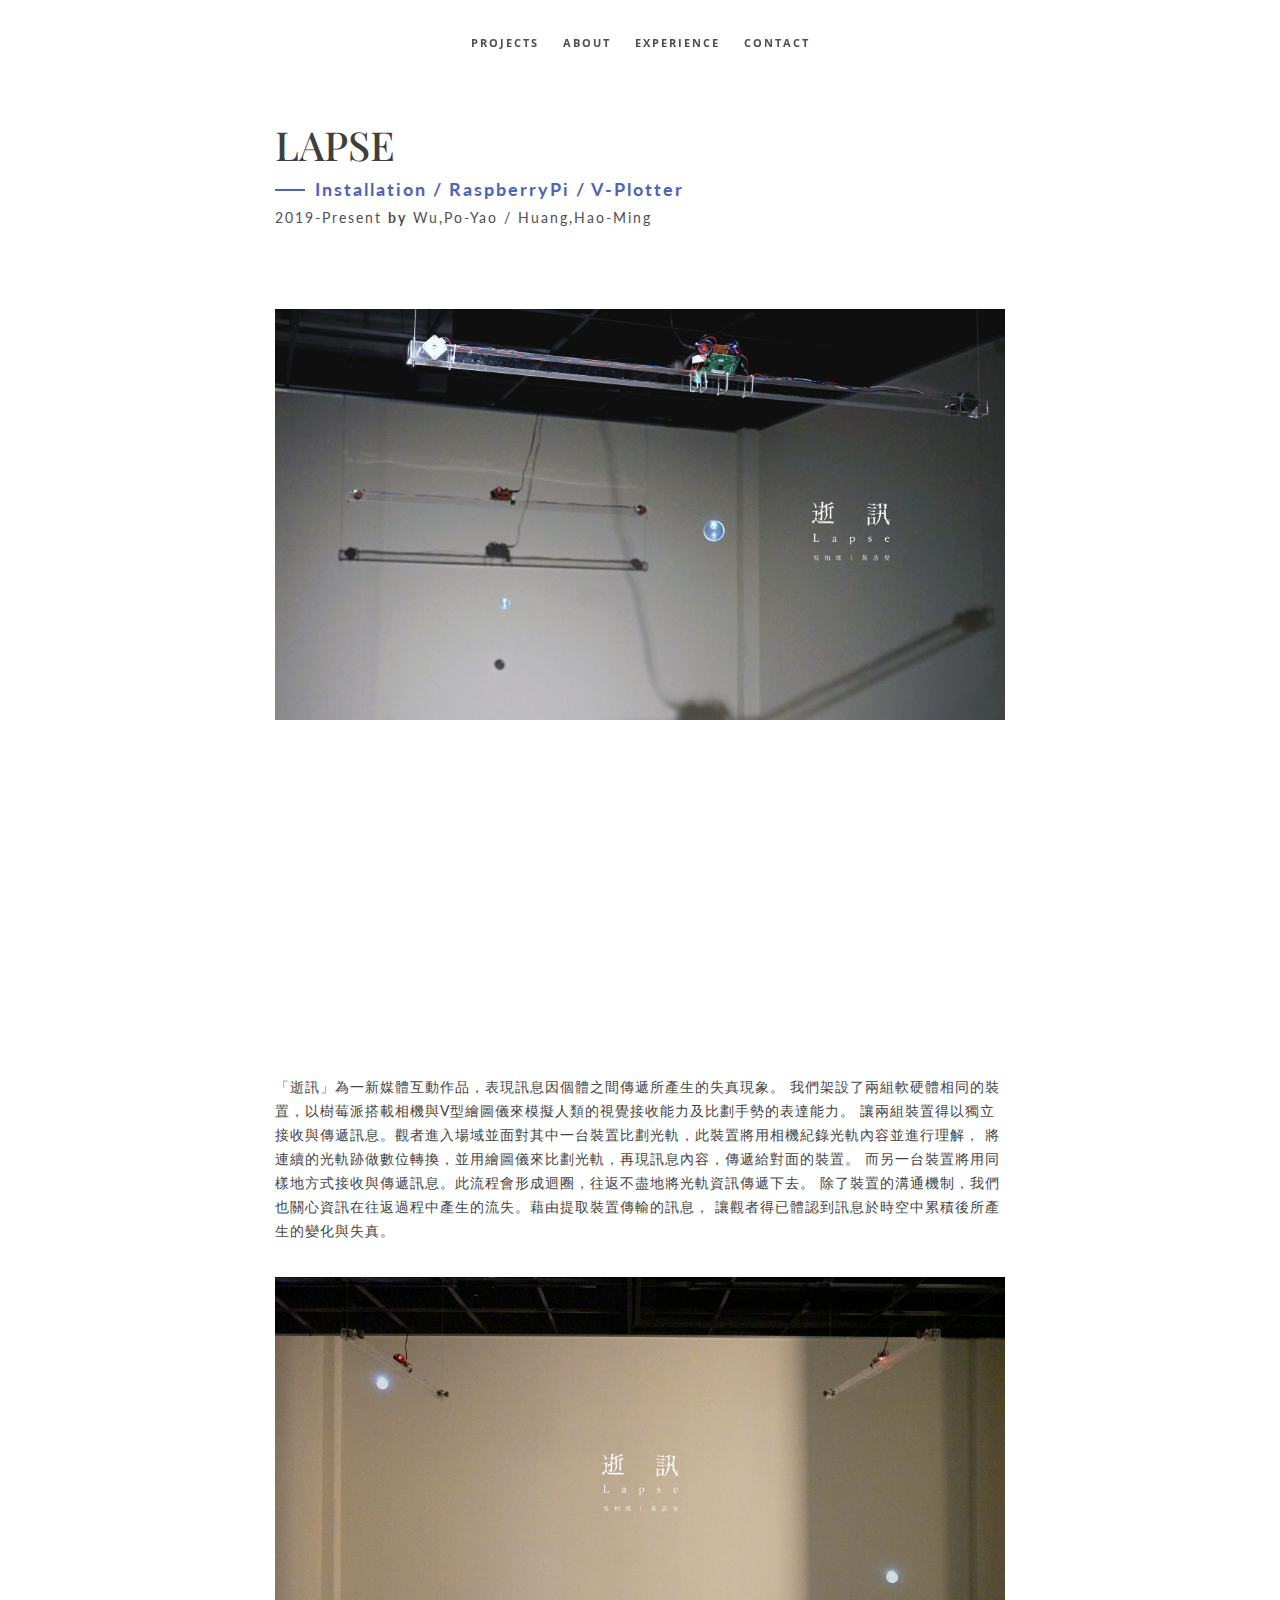
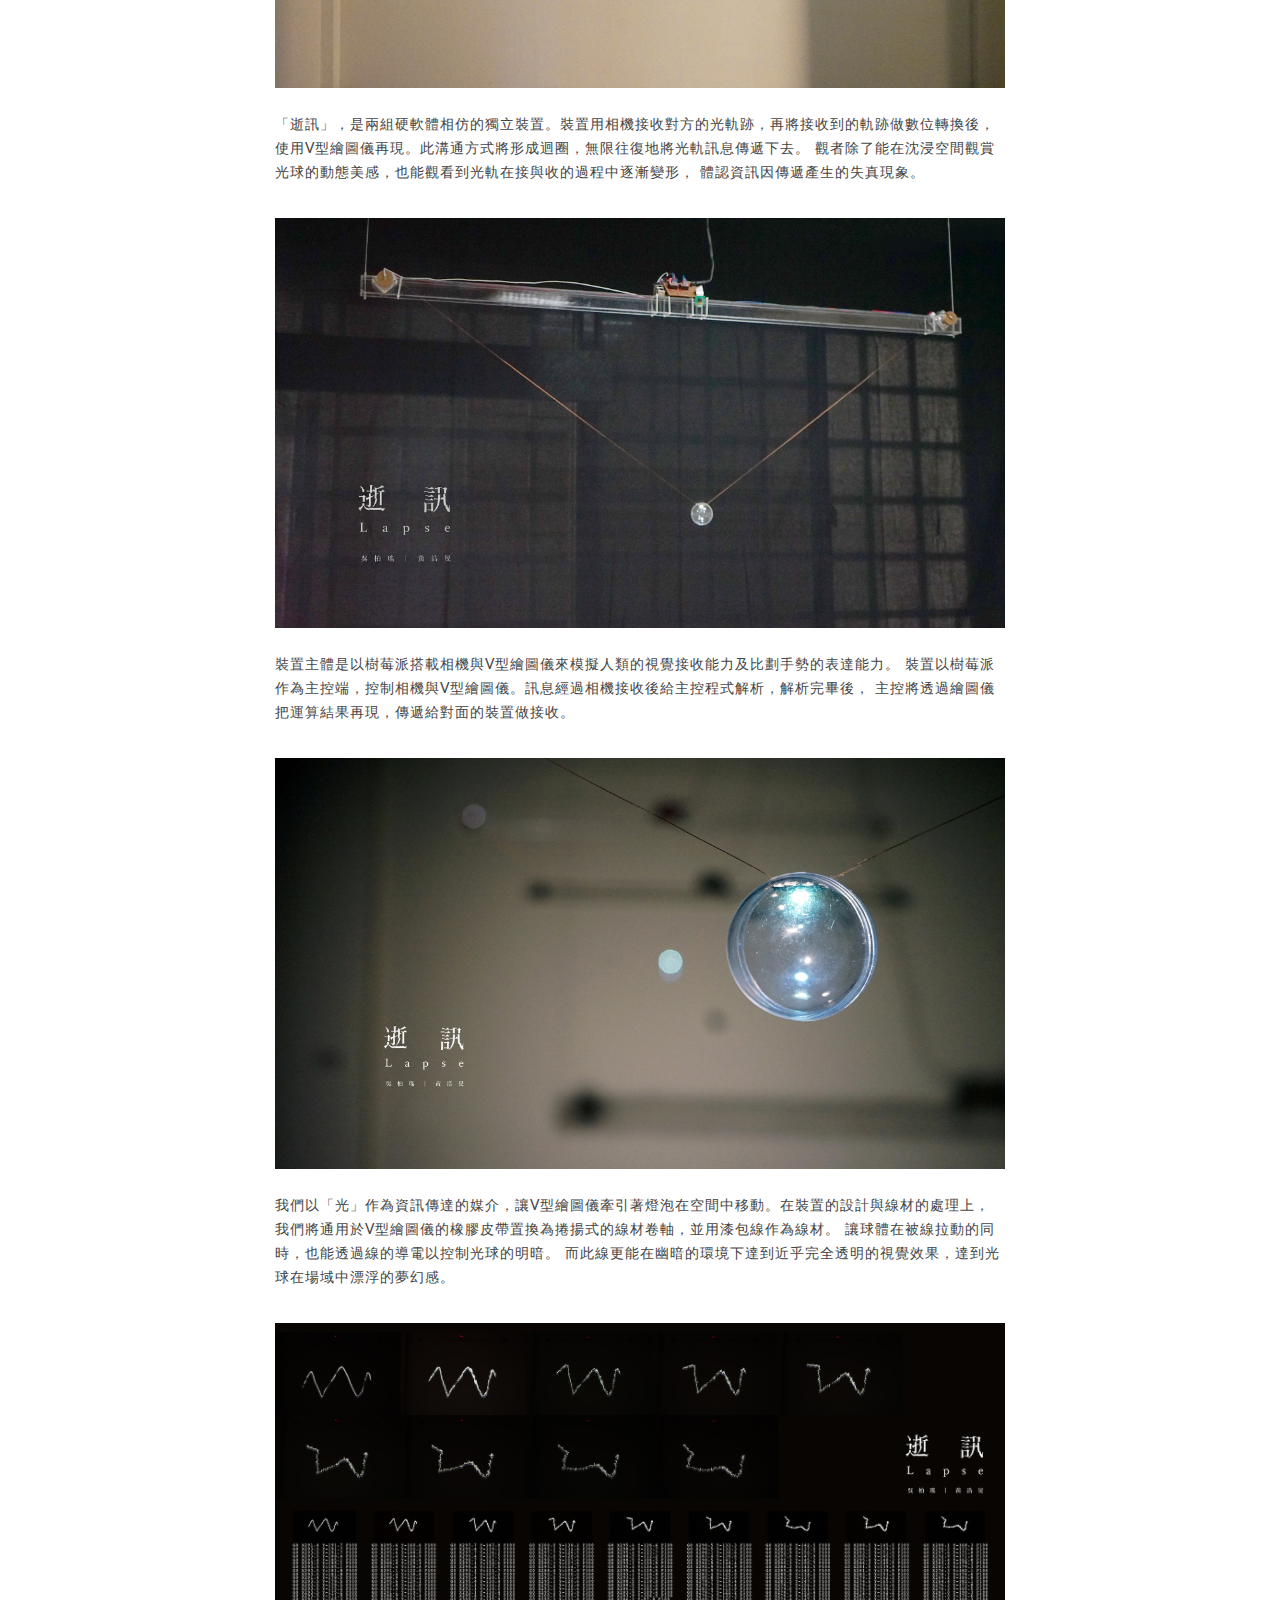
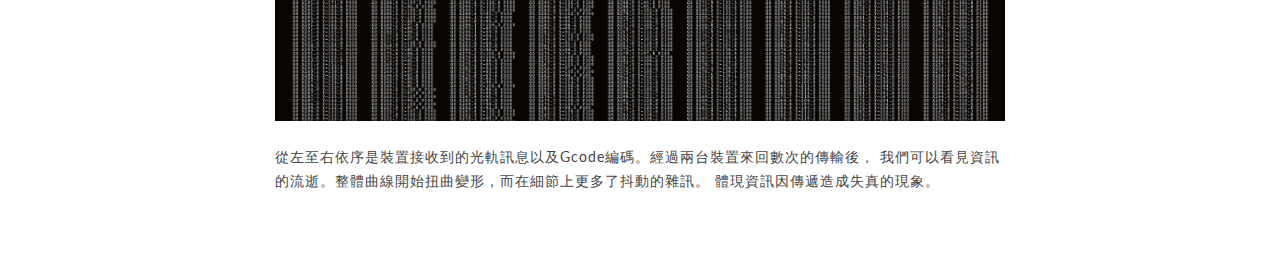
==== single_01.html @ ab73cae4 ":3" ====
<!DOCTYPE html>
<html lang="en">

<head>
    <meta charset="utf-8">
    <meta http-equiv="X-UA-Compatible" content="IE=edge">
    <meta name="viewport" content="width=device-width, initial-scale=1">
    <title>wupoyao</title>
    <link rel="icon" href="img/favicon.ico" type="image/x-icon">
    <!-- Bootstrap -->
    <link href="css/bootstrap.min.css" rel="stylesheet">
    <link href="ionicons/css/ionicons.min.css" rel="stylesheet">
    <link href="css/animate.min.css" rel="stylesheet">
    <link href="css/aos.css" rel="stylesheet">
    <!-- main style -->
    <link href="css/style.css" rel="stylesheet">
    <!-- HTML5 shim and Respond.js for IE8 support of HTML5 elements and media queries -->
    <!-- WARNING: Respond.js doesn't work if you view the page via file:// -->
    <!--[if lt IE 9]>
      <script src="https://oss.maxcdn.com/html5shiv/3.7.3/html5shiv.min.js"></script>
      <script src="https://oss.maxcdn.com/respond/1.4.2/respond.min.js"></script>
    <![endif]-->
</head>

<body>

    <!-- Preloader -->
    <div id="preloader">
        <div id="status">

            <div class="preloader" aria-busy="true" aria-label="Loading, please wait." role="progressbar">
            </div>

        </div>
    </div> 
    <!-- ./Preloader -->
    
    <!-- header -->
    <header class="navbar-fixed-top">
        <nav>
            <ul>
                <li><a href="index.html#about">projects</a></li>
                <li><a href="index.html#experience">about</a></li>
                <li><a href="index.html#projects">experience</a></li>
                <li><a href="index.html#contact">contact</a></li>
            </ul>
        </nav>
    </header>
    <!-- ./header -->
    
    <!--DEMO 01-->
    <div id="Demo01" class="popup-modal">
        <!--THIS IS IMPORTANT! to close the modal, the class name has to match the name given on the ID -->
        <div id="btn-close-modal" class="close-Demo01 close-popup-modal"> </div>
        <div class="clearfix"></div>
        <div class="modal-content">
            <div class="container">
                <div class="portfolio-padding">
                    <div class="col-md-8 col-md-offset-2">
                        <div class="h-50"></div>
                        <h2>LAPSE</h2>
                        <h4>Installation / RaspberryPi / V-plotter</h4>
                        <h5>2019-Present <strong>by</strong> Wu,Po-Yao / Huang,Hao-Ming</h5>
                        <div class="h-50"></div>

                        <br /> <img src="img/portfolio/01/1.jpg" alt="" class="img-responsive" />
                        <br /><iframe width=100% height="300" src="https://www.youtube-nocookie.com/embed/PcsTIsPPtc4" frameborder="0" 
                        allow="accelerometer; autoplay; encrypted-media; gyroscope; picture-in-picture" allowfullscreen></iframe>
                        <br />

                        <br /><p>
                            「逝訊」為一新媒體互動作品，表現訊息因個體之間傳遞所產生的失真現象。
                            我們架設了兩組軟硬體相同的裝置，以樹莓派搭載相機與V型繪圖儀來模擬人類的視覺接收能力及比劃手勢的表達能力。
                            讓兩組裝置得以獨立接收與傳遞訊息。觀者進入場域並面對其中一台裝置比劃光軌，此裝置將用相機紀錄光軌內容並進行理解，
                            將連續的光軌跡做數位轉換，並用繪圖儀來比劃光軌，再現訊息內容，傳遞給對面的裝置。
                            而另一台裝置將用同樣地方式接收與傳遞訊息。此流程會形成迴圈，往返不盡地將光軌資訊傳遞下去。
                            除了裝置的溝通機制，我們也關心資訊在往返過程中產生的流失。藉由提取裝置傳輸的訊息，
                            讓觀者得已體認到訊息於時空中累積後所產生的變化與失真。
                        </p>

                        <br /> <img src="img/portfolio/01/2.jpg" alt="" class="img-responsive" />
                        <br /><p>
                            「逝訊」，是兩組硬軟體相仿的獨立裝置。裝置用相機接收對方的光軌跡，再將接收到的軌跡做數位轉換後，
                            使用V型繪圖儀再現。此溝通方式將形成迴圈，無限往復地將光軌訊息傳遞下去。
                            觀者除了能在沈浸空間觀賞光球的動態美感，也能觀看到光軌在接與收的過程中逐漸變形，
                            體認資訊因傳遞產生的失真現象。
                        </p>

                        <br /> <img src="img/portfolio/01/3.jpg" alt="" class="img-responsive" />
                        <br /><p>
                            裝置主體是以樹莓派搭載相機與V型繪圖儀來模擬人類的視覺接收能力及比劃手勢的表達能力。
                            裝置以樹莓派作為主控端，控制相機與V型繪圖儀。訊息經過相機接收後給主控程式解析，解析完畢後，
                            主控將透過繪圖儀把運算結果再現，傳遞給對面的裝置做接收。
                        </p>

                        <br /> <img src="img/portfolio/01/4.jpg" alt="" class="img-responsive" />
                        <br /><p>
                            我們以「光」作為資訊傳達的媒介，讓V型繪圖儀牽引著燈泡在空間中移動。在裝置的設計與線材的處理上，
                            我們將通用於V型繪圖儀的橡膠皮帶置換為捲揚式的線材卷軸，並用漆包線作為線材。
                            讓球體在被線拉動的同時，也能透過線的導電以控制光球的明暗。
                            而此線更能在幽暗的環境下達到近乎完全透明的視覺效果，達到光球在場域中漂浮的夢幻感。
                        </p>

                        <br /> <img src="img/portfolio/01/5.jpg" alt="" class="img-responsive" />
                        <br /><p>
                            從左至右依序是裝置接收到的光軌訊息以及Gcode編碼。經過兩台裝置來回數次的傳輸後，
                            我們可以看見資訊的流逝。整體曲線開始扭曲變形，而在細節上更多了抖動的雜訊。
                            體現資訊因傳遞造成失真的現象。
                        </p>
                        
                        <div class="h-50"></div>
                    </div>
                </div>
            </div>
        </div>
    </div>
    <!--end of DEMO-->

    <!-- jQuery -->
    <script src="js/jquery.js"></script>
    <!--  plugins  -->
    <script src="js/bootstrap.min.js"></script>
    <script src="js/plugins.js"></script>
    <script src="js/aos.js"></script>
    <script src="js/jquery.form.js"></script>
    <script src="js/jquery.validate.min.js"></script>

    <!--  main script  -->
    <script src="js/custom.js"></script>
</body>

</html>
---- css/style.css ----
/*
* Resume template
* Created by : Ahmed Essa
* website : www.ahmedessa.net
*/


/* Table of Content
==================================================
	- Google fonts & font family -
	- typography -
	- General -
    - Preloader -
	- Header -
    - home section -
    - About section -
    - experience section -
    - projects section -
    - Contact section -
    - Responsive media queries -
*/


/* Google fonts & font family
==================================================*/

@import 'https://fonts.googleapis.com/css?family=Lato:100,100i,300,300i,400,400i,700,700i,900,900i|Open+Sans:300,300i,400,400i,600,600i,700,700i,800,800i|Playfair+Display:400,400i,700,700i,900,900i';

/*
font-family: 'Playfair Display', serif;
font-family: 'Lato', sans-serif;
font-family: 'Open Sans', sans-serif;
*/


/* typography
==================================================*/

h1 {
    font-family: 'Playfair Display', serif;
    font-size: 80px;
    line-height: 70px;
}

h4 {
    font-family: 'Lato', sans-serif;
    text-transform: capitalize;
    letter-spacing: 2px;
    position: relative;
    color: #425BB5;
    margin-left: 40px;
    font-weight: 700;
}

h4:before {
    position: absolute;
    width: 30px;
    left: -40px;
    content: "";
    display: block;
    height: 2px;
    background: #425BB5;
    top: 9px;
}

h5 {
    font-family: 'Lato', sans-serif;
    letter-spacing: 2px;
    position: relative;
    color: #444;
    margin-left: 0px;
    font-weight: 400;
}

p {
    font-family: 'Lato', sans-serif;
    letter-spacing: 1px;
    position: relative;
    color: #444;
    margin-left: 0px;
    font-weight: 400;
}




/* General
==================================================*/

body {
    font-family: 'Open Sans', sans-serif;
    font-size: 14px;
    line-height: 24px;
}

.size-50 {
    font-size: 50px;
    line-height: 50px
}

.h-50 {
    height: 50px;
}


/* preloader
==================================================*/

#preloader {
    position: fixed;
    top: 0;
    left: 0;
    right: 0;
    bottom: 0;
    background-color: #fff;
    z-index: 10000
}

#status,
.preloader {
    top: 50%;
    left: 50%;
    position: absolute
}

#status {
    width: 100px;
    height: 100px;
    background-repeat: no-repeat;
    background-position: center;
    margin: -50px 0 0 -50px
}

.preloader {
    height: 40px;
    width: 40px;
    margin-top: -20px;
    margin-left: -20px
}

.preloader:before {
    content: "";
    display: block;
    position: absolute;
    left: -1px;
    top: -1px;
    height: 100%;
    width: 100%;
    -webkit-animation: rotation 1s linear infinite;
    animation: rotation 1s linear infinite;
    border: 2px solid #425BB5;
    border-top: 2px solid transparent;
    border-radius: 100%
}

.preloader>.icon {
    position: absolute;
    top: 50%;
    left: 50%;
    height: 25px;
    width: 10.6px;
    margin-top: -12.5px;
    margin-left: -5.3px;
    -webkit-animation: wink 1s ease-in-out infinite alternate;
    animation: wink 1s ease-in-out infinite alternate
}

@media only screen and (min-width:768px) {
    .preloader {
        height: 60px;
        width: 60px;
        margin-top: -30px;
        margin-left: -30px
    }
    .preloader:before {
        left: -2px;
        top: -2px;
        border-width: 2px
    }
    .preloader>.icon {
        height: 37.5px;
        width: 15.9px;
        margin-top: -18.75px;
        margin-left: -7.95px
    }
}

@media only screen and (min-width:1200px) {
    .preloader {
        height: 60px;
        width: 60px;
        margin-top: -30px;
        margin-left: -30px
    }
    .preloader>.icon {
        height: 50px;
        width: 21.2px;
        margin-top: -25px;
        margin-left: -10.6px
    }
}

@-webkit-keyframes rotation {
    from {
        -webkit-transform: rotate(0);
        transform: rotate(0)
    }
    to {
        -webkit-transform: rotate(359deg);
        transform: rotate(359deg)
    }
}

@keyframes rotation {
    from {
        -webkit-transform: rotate(0);
        transform: rotate(0)
    }
    to {
        -webkit-transform: rotate(359deg);
        transform: rotate(359deg)
    }
}

@-webkit-keyframes wink {
    from {
        opacity: 0
    }
    to {
        opacity: 1
    }
}

@keyframes wink {
    from {
        opacity: 0
    }
    to {
        opacity: 1
    }
}


/* Header
==================================================*/

header {
    text-align: center;
    -webkit-transition: all .5s;
    transition: all .5s;
    height: 65px;
}

nav ul {
    display: inline-block;
    padding-left: 0;
    list-style: none;
    padding: 20px;
    margin-bottom: 0;
    -webkit-transition: all .5s;
    transition: all .5s;
}

nav li {
    display: inline-block;
    margin: 10px;
}

nav li a {
    text-transform: uppercase;
    letter-spacing: 2px;
    color: #444;
    font-size: 11px;
    font-weight: bold;
}

.bg-nav {
    background: #fff;
    border-bottom: 1px solid #f3f3f3
}

.bg-nav ul {
    padding: 10px;
}

a:focus {
    color: #444;
    text-decoration: none;
}

a:hover {
    color: #425BB5;
    text-decoration: none;
}

a.active {
    color: #425BB5;
}


/* home section
==================================================*/

#home {
    background: url(../img/home-bg.jpg);
    background-size: cover;
    height: 100vh;
}

.table-cell {
    display: table-cell;
    vertical-align: middle;
}

.disply-table {
    display: table;
    height: 100vh;
}


/* about section
==================================================*/

#about {
    padding: 100px 0;
    background: #f3f3f3
}

.about-img-div img {
    margin: 0 auto;
}

.about-border {
    position: absolute;
    border: 10px solid #425BB5;
    width: 400px;
    height: 400px;
    top: 40px;
    left: 50px;
    z-index: 1
}

/* experience section
==================================================*/

#experience {
    padding: 100px 0;
}

.experience-row {
    padding: 20px 0;
    border-bottom: 1px solid #ddd;
}

.experience-row h3 {
    font-family: 'Lato', sans-serif;
    text-transform: capitalize;
    letter-spacing: 2px;
    color: #425BB5;
    font-size: 16px;
    font-weight: bold
}

.experience-row p {
    color: #888;
    margin-top: 20px;
    font-size: 15px;
}

.experience-row .date {
    color: #000;
    font-size: 17px;
}

.timeline {
    padding-left: 0;
    list-style: none;
    position: relative;
}

.timeline:before {
    background-color: black;
    content: '';
    margin-left: -1px;
    position: absolute;
    top: 0;
    left: 2em;
    width: 2px;
    height: 100%;
}

.timeline-event {
    position: relative;
}

.timeline-event:hover .timeline-event-icon {
    -webkit-transform: rotate(-45deg);
    transform: rotate(-45deg);
    background-color: #425BB5;
}

.timeline-event:hover .timeline-event-thumbnail {
    box-shadow: inset 40em 0 0 0 #425BB5;
}

.timeline-event-copy {
    padding: 2em;
    position: relative;
    top: -1.875em;
    left: 4em;
    width: 100%;
}

.timeline-event-copy h3 {
    font-size: 1.75em;
}

.timeline-event-copy h4 {
    font-size: 1.2em;
    margin-bottom: 1.2em;
}

.timeline-event-copy strong {
    font-weight: 700;
}

.timeline-event-copy p:not(.timeline-event-thumbnail) {
    padding-bottom: 1.2em;
}

.timeline-event-icon {
    -webkit-transition: -webkit-transform 0.2s ease-in;
    transition: -webkit-transform 0.2s ease-in;
    transition: transform 0.2s ease-in;
    transition: transform 0.2s ease-in, -webkit-transform 0.2s ease-in;
    -webkit-transform: rotate(45deg);
    transform: rotate(45deg);
    background-color: #425BB5;
    outline: 10px solid #f3f3f3;
    display: block;
    margin: 0.5em 0.5em 0.5em -0.5em;
    position: absolute;
    top: 0;
    left: 2em;
    width: 1em;
    height: 1em;
}

.timeline-event-thumbnail {
    -moz-transition: box-shadow 0.5s ease-in 0.1s;
    -o-transition: box-shadow 0.5s ease-in 0.1s;
    -webkit-transition: box-shadow 0.5s ease-in;
    -webkit-transition-delay: 0.1s;
    -webkit-transition: box-shadow 0.5s ease-in 0.1s;
    transition: box-shadow 0.5s ease-in 0.1s;
    color: white;
    font-size: 12px;
    font-weight: bold;
    background-color: black;
    box-shadow: inset 0 0 0 0em #425BB5;
    display: inline-block;
    margin-bottom: 1.2em;
    padding: 0.25em 1em 0.2em 1em;
}


/* projects section
==================================================*/

#projects {
    padding: 100px 0;
}

.portfolio .categories-grid span {
    font-size: 30px;
    margin-bottom: 30px;
    display: inline-block;
}

.portfolio .categories-grid .categories ul li {
    list-style: none;
    margin: 20px 0;
}

.portfolio .categories-grid .categories ul li a {
    display: inline-block;
    color: #60606e;
    padding: 0 10px;
    margin: 0 14px;
    -webkit-transition: all .2s ease-in-out .2s;
    transition: all .2s ease-in-out .2s;
}

.portfolio .categories-grid .categories ul li a:hover,
.portfolio .categories-grid .categories ul li a:focus {
    text-decoration: none;
}

.portfolio .categories-grid .categories ul li a.active {
    background-color: #425BB5;
    padding: 0px 20px;
    color: white;
    text-decoration: none;
}

.portfolio_filter {
    padding-left: 0;
}

.portfolio_item {
    position: relative;
    overflow: hidden;
    display: block;
    margin-bottom: 30px;
}

.portfolio_item .portfolio_item_hover {
    position: absolute;
    top: 0px;
    left: 0px;
    height: 100%;
    width: 100%;
    background-color: rgba(66, 91, 181, 0.8);
    -webkit-transform: translateY(100%);
    transform: translateY(100%);
    opacity: 0;
    -webkit-transition: all .2s ease-in-out;
    transition: all .2s ease-in-out;
    color: #333;
}

.portfolio_item .portfolio_item_hover .item_info {
    text-align: center;
    position: absolute;
    top: 50%;
    left: 50%;
    -webkit-transform: translate(-50%, -50%);
    transform: translate(-50%, -50%);
    padding: 10px;
    width: 100%;
    font-weight: bold;
}

.portfolio_item .portfolio_item_hover .item_info span {
    display: block;
    color: #fff;
    font-size: 18px;
    -webkit-transform: translateY(-100px);
    transform: translateY(-100px);
    -webkit-transition: all .3s ease-in-out .3s;
    transition: all .3s ease-in-out .3s;
    opacity: 0;
}

.portfolio_item .portfolio_item_hover .item_info em {
    font-style: normal;
    display: inline-block;
    background-color: #425BB5;
    padding: 5px 20px;
    color: #fff;
    margin-top: 10px;
    -webkit-transform: translateY(100px);
    transform: translateY(100px);
    -webkit-transition: all .3s ease-in-out .3s;
    transition: all .3s ease-in-out .3s;
    opacity: 0;
    font-size: 10px;
    letter-spacing: 2px;
}

.portfolio_item:hover .portfolio_item_hover {
    opacity: 1;
    -webkit-transform: translateX(0);
    transform: translateX(0);
}

.portfolio_item:hover .item_info em,
.portfolio_item:hover .item_info span {
    opacity: 1;
    -webkit-transform: translateX(0);
    transform: translateX(0);
}

.portfolio .categories-grid .categories ul li {
    float: left;
}

.portfolio .categories-grid .categories ul li a {
    padding: 0 10px;
    -webkit-transition: all .2s ease-in-out .2s;
    transition: all .2s ease-in-out .2s;
}

.portfolio_filter {
    padding-left: 0;
    display: inline-block;
    margin: 0 auto;
    text-align: center;
}

.portfolio_item img {
    -webkit-filter: grayscale(0%);
    filter: grayscale(0%);
}

.portfolio-padding {
    padding: 50px 0;
}

.portfolio-inner {
    padding-bottom: 0 !important;
    padding-top: 55px;
}

.modal-content {
    box-shadow: 0 5px 15px rgba(0, 0, 0, 0);
    border: none;
}

.popup-modal {
    background: #fff;
}

.close-popup-modal {
    float: right;
    margin: 20px;
    font-size: 22px;
    opacity: 0;
    cursor: pointer;
    -webkit-transition: all .3s;
    transition: all .3s;
    -webkit-transition-delay: .6s;
    transition-delay: .6s;
    position: fixed;
    z-index: 100000;
    right: 14px;
}


/* Add Portfolio CSS*/
.D01-on .D02-on .D03-on .D04-on .D05-on .D06-on .D07-on .D08-on .D09-on .D10-on {
    opacity: 1;
}
.D11-on .D12-on .D13-on .D14-on .D15-on .D16-on .D17-on .D18-on .D19-on .D20-on {
    opacity: 1;
} 

.close-popup-modal {
    opacity: 1;
}

.modal-content h2 {
    font-family: 'Playfair Display', serif;
    font-size: 40px;
    line-height: 50px;
}


/* contact
==================================================*/

#contact {
    padding: 100px 0;
    background: #f3f3f3
}

#contact-form input,
#contact-form textarea {
    height: 50px;
    margin-bottom: 10px;
    border-radius: 0;
}

#contact-form label {
    display: block;
    margin-bottom: .2em;
    font-size: 13px;
    line-height: 13px;
    font-size: 1.3rem;
    line-height: 1.3rem;
    color: #000;
}

#contact-form label.error {
    margin-top: 10px;
    margin-bottom: 1em;
    font-size: 12px;
    line-height: 12px;
    font-size: 1.2rem;
    line-height: 1.2rem;
    color: #D33E43;
    margin-left: 10px
}

#contact-form input[type="text"].error,
#contact-form input[type="password"].error,
#contact-form input[type="date"].error,
#contact-form input[type="datetime"].error,
#contact-form input[type="datetime-local"].error,
#contact-form input[type="month"].error,
#contact-form input[type="week"].error,
#contact-form input[type="email"].error,
#contact-form input[type="number"].error,
#contact-form input[type="search"].error,
#contact-form input[type="tel"].error,
#contact-form input[type="time"].error,
#contact-form input[type="url"].error,
#contact-form textarea.error {
    border-color: #D33E43
}

textarea {
    resize: none;
}

fieldset {
    border: 0px;
    margin: 0;
    padding: 0
}

.required {
    color: #e9266d
}

#success,
#error {
    display: none
}

#success p,
#error p {
    display: block;
}

#success p {
    color: #425BB5;
    font-size: 15px;
    text-align: center;
    padding: 10px;
    border: 2px solid #425BB5;
    margin-top: 10px;
}

#error p {
    color: #D33E43;
    font-size: 15px;
    text-align: center;
    padding: 10px;
    border: 2px solid #D33E43;
    margin-top: 10px;
}

#submit {
    background-color: #425BB5;
    color: #fff;
    padding: 10px 40px;
    border-radius: 0;
    text-transform: uppercase;
    letter-spacing: 2px;
    font-weight: bold;
    width: 100%;
}

.social {
    padding-left: 0;
    list-style: none;
    margin-top: 20px;
}

.social li {
    float: left;
}

.social li a {
    color: #333;
    font-size: 35px;
    margin-right: 15px;
    transition: all .3s;
    -webkit-transition: all .3s;
}

.social li a:hover {
    color: #425BB5;
}


/* Responsive media queries
==================================================*/

@media (max-width: 991px) {
    .portfolio .categories-grid .categories ul li a {
        padding: 0 2px;
    }
}

@media (max-width: 768px) {
    .timeline-event-copy {
        width: 90%;
        left: 2em;
    }
}

@media (max-width: 500px) {
    h1 {
        font-family: 'Playfair Display', serif;
        font-size: 50px;
        line-height: 50px;
    }
    #home,
    .disply-table {
        height: 600px;
    }
    .about-border {
        width: 265px;
    }
    .portfolio .categories-grid .categories ul li {
        list-style: none;
        margin: 10px 0;
    }
}

@media (max-width: 420px) {
    nav li {
        margin: 6px;
    }
    nav li a {
        font-size: 10px;
    }
}
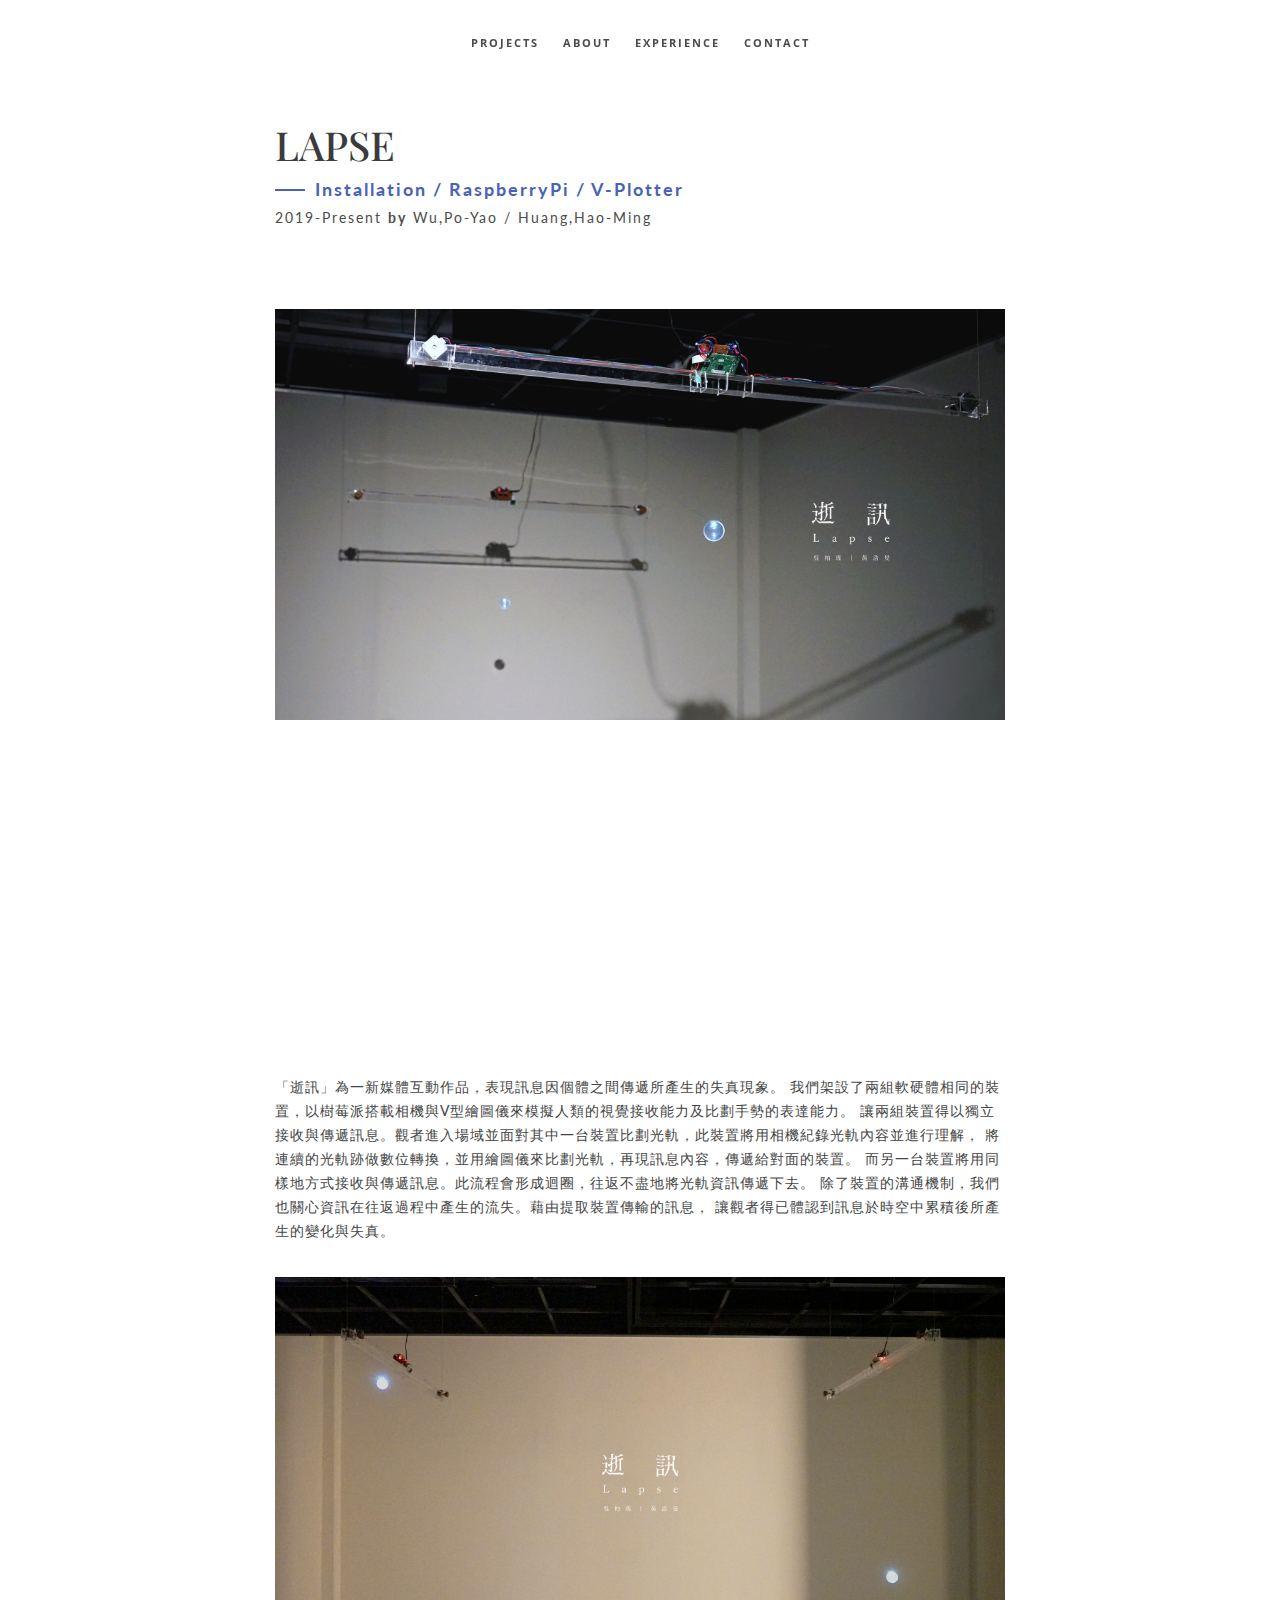
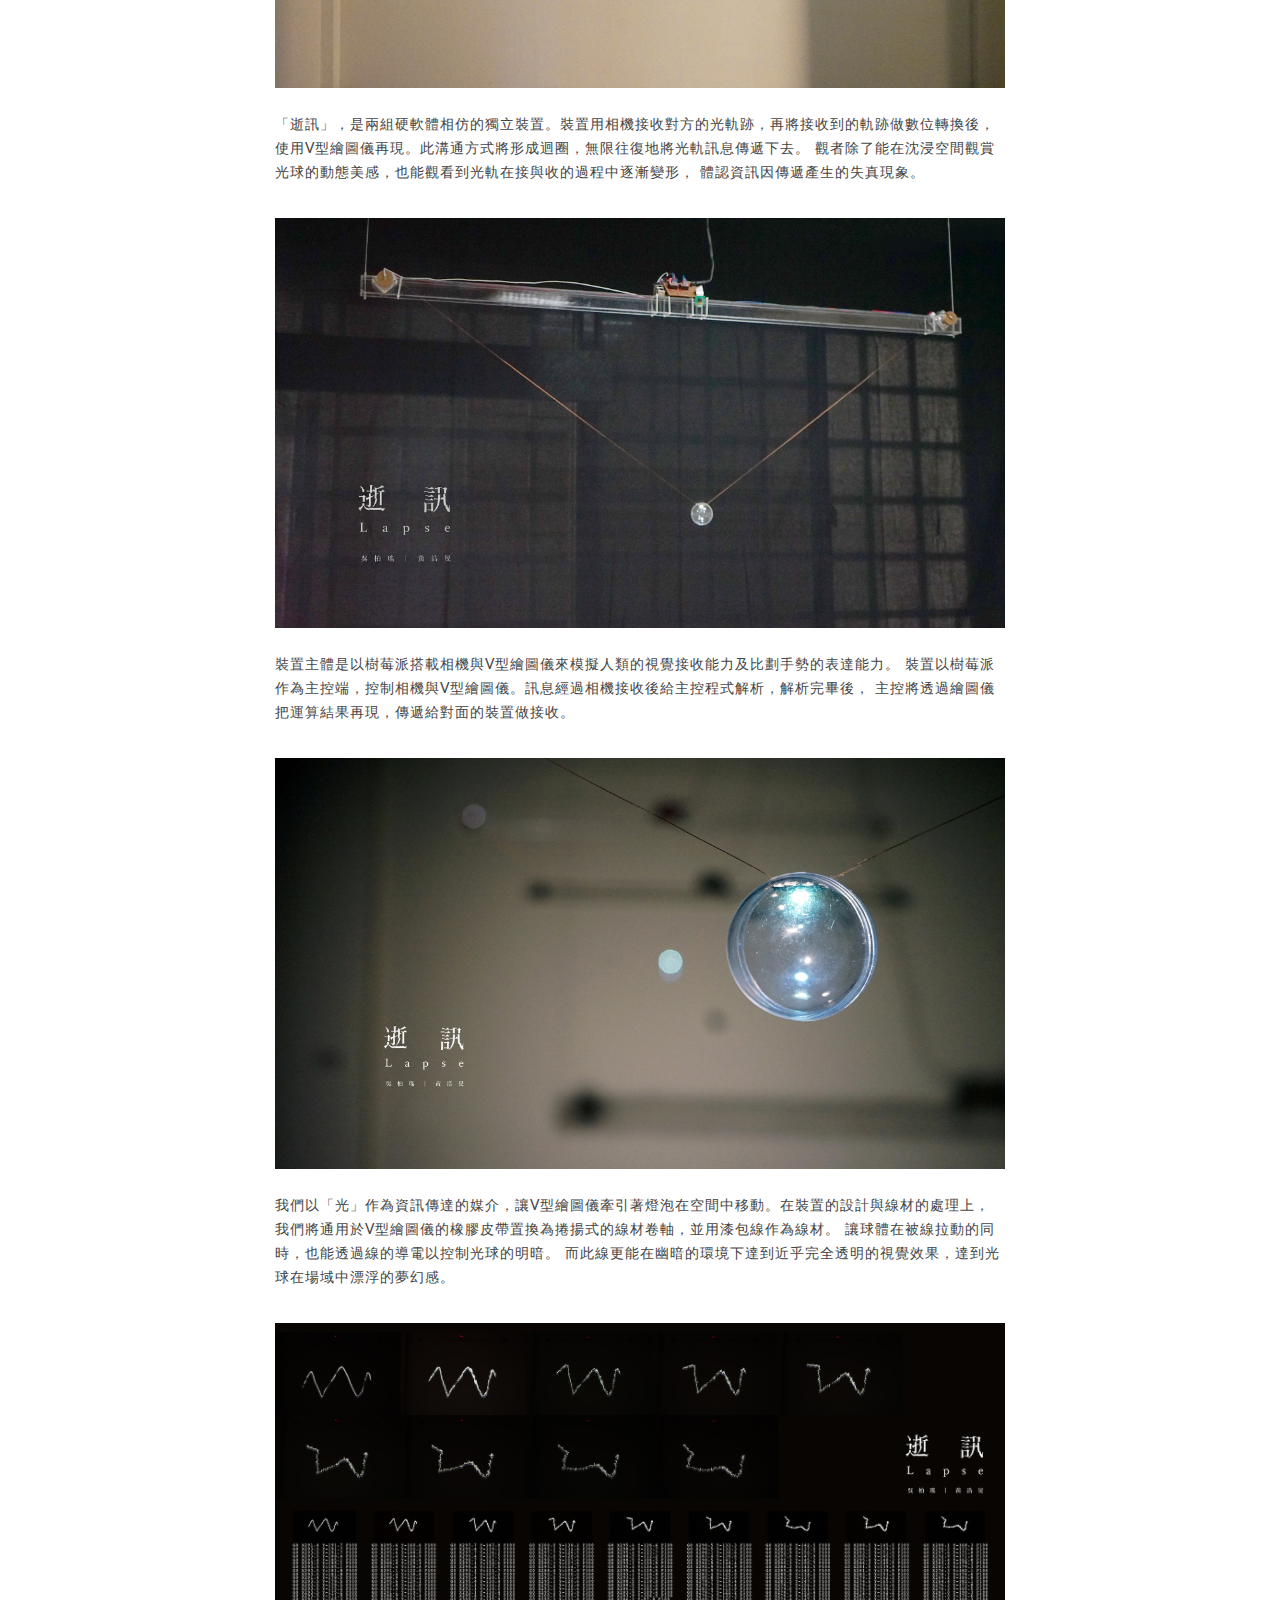
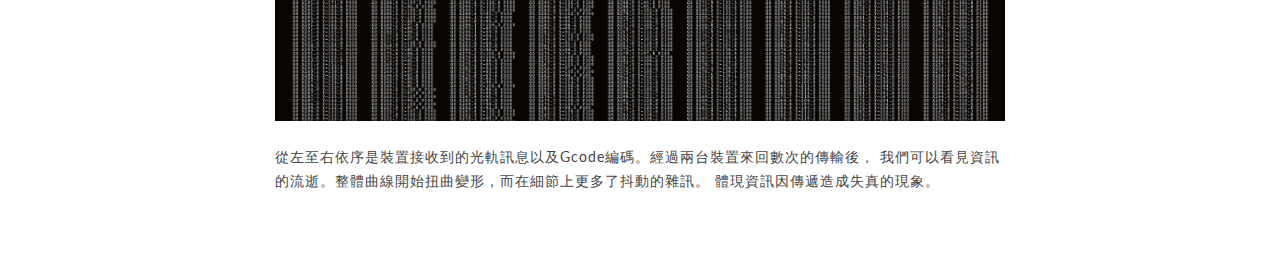
==== commit 818665f0: "X3" ====
--- a/single_01.html
+++ b/single_01.html
@@ -39,9 +39,9 @@
     <header class="navbar-fixed-top">
         <nav>
             <ul>
-                <li><a href="index.html#about">projects</a></li>
-                <li><a href="index.html#experience">about</a></li>
-                <li><a href="index.html#projects">experience</a></li>
+                <li><a href="index.html#projects">projects</a></li>
+                <li><a href="index.html#about">about</a></li>
+                <li><a href="index.html#experience">experience</a></li>
                 <li><a href="index.html#contact">contact</a></li>
             </ul>
         </nav>
